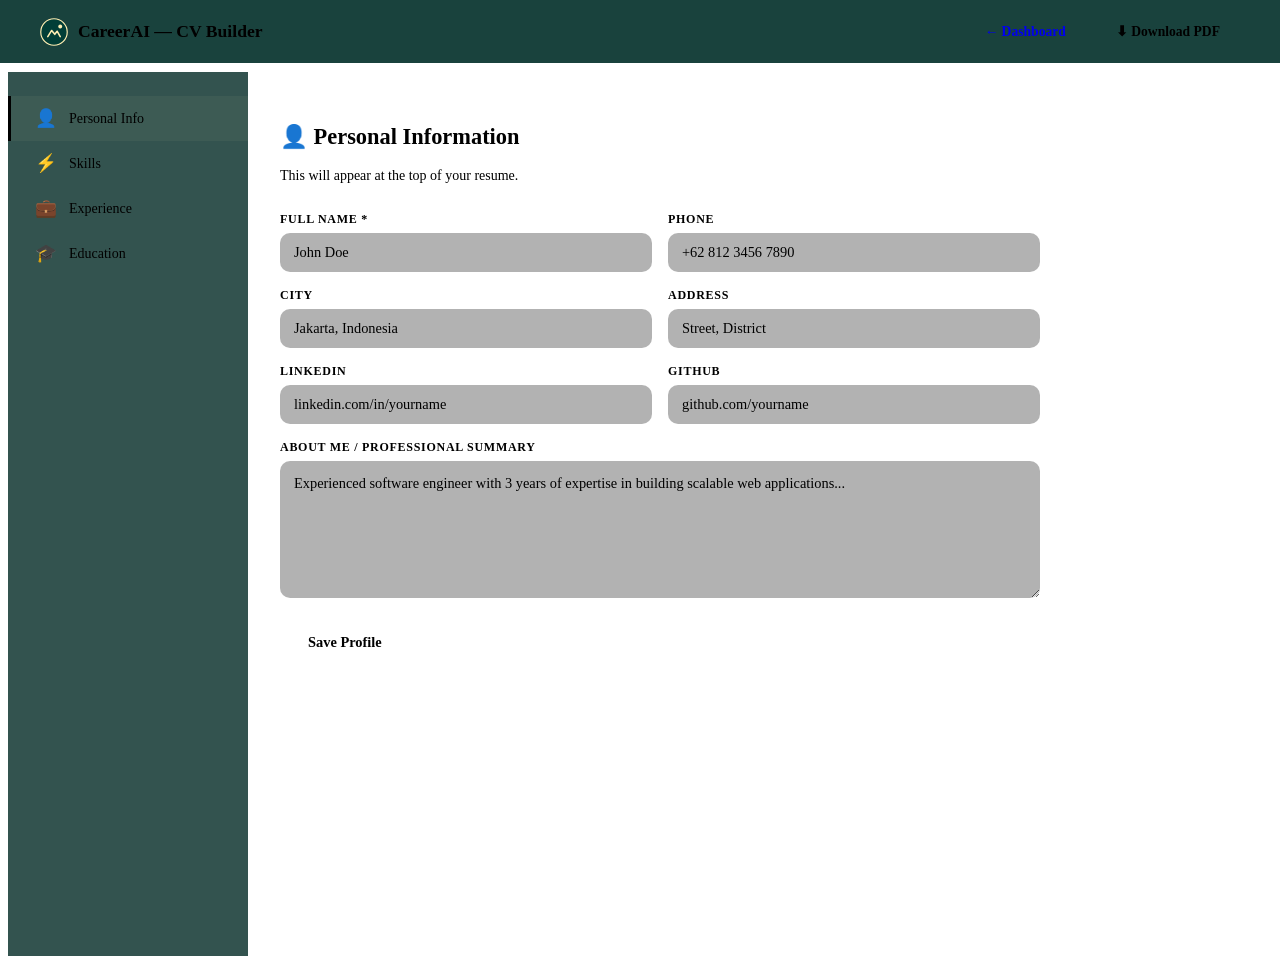
==== frontend/builder.html @ b243d0b5 "Add files via upload" ====
<!DOCTYPE html>
<html lang="en">
<head>
  <meta charset="UTF-8"/>
  <meta name="viewport" content="width=device-width, initial-scale=1.0"/>
  <title>CareerAI — CV Builder</title>
  <link rel="preconnect" href="https://fonts.googleapis.com"/>
  <link href="https://fonts.googleapis.com/css2?family=Inter:wght@400;500;600;700;800;900&display=swap" rel="stylesheet"/>
  <link rel="stylesheet" href="/style.css"/>
  <style>
    .builder-nav {
      position:fixed; top:0; left:0; right:0; z-index:100;
      padding:14px 40px; display:flex; align-items:center; justify-content:space-between;
      background:rgba(1,46,41,0.9); backdrop-filter:blur(16px);
      border-bottom:1px solid var(--border);
    }
    .builder-nav-logo { display:flex; align-items:center; gap:10px; }
    .builder-nav-logo span { font-size:1.1rem; font-weight:900; color:var(--accent); }
    .nav-actions { display:flex; gap:10px; align-items:center; }
    .btn-nav {
      padding:9px 20px; border-radius:10px; font-size:0.85rem;
      font-weight:600; cursor:pointer; font-family:inherit; transition:var(--transition);
    }
    .btn-nav-outline { background:transparent; border:1px solid var(--border); color:var(--text-secondary); }
    .btn-nav-outline:hover { border-color:var(--accent); color:var(--accent); }
    .btn-nav-primary { background:var(--accent); border:none; color:var(--bg-base); }
    .btn-nav-primary:hover { filter:brightness(1.1); }
    .builder-layout {
      display:grid; grid-template-columns:240px 1fr;
      gap:0; min-height:100vh; padding-top:64px;
    }
    .builder-sidebar {
      background:rgba(1,40,35,0.8); border-right:1px solid var(--border);
      padding:24px 0; position:sticky; top:64px; height:calc(100vh - 64px);
      overflow-y:auto;
    }
    .sidebar-section {
      display:flex; align-items:center; gap:12px;
      padding:12px 24px; cursor:pointer; transition:var(--transition);
      color:var(--text-secondary); font-size:0.875rem; font-weight:500;
      border-left:3px solid transparent;
    }
    .sidebar-section.active { color:var(--accent); border-left-color:var(--accent); background:rgba(255,239,179,0.05); }
    .sidebar-section:hover { color:var(--text-primary); background:rgba(255,255,255,0.03); }
    .sidebar-section .s-icon { font-size:1.1rem; }
    .builder-content { padding:32px; max-width:760px; }
    .builder-section { display:none; }
    .builder-section.active { display:block; }
    .section-header { margin-bottom:28px; }
    .section-header h2 { font-size:1.4rem; font-weight:800; color:var(--text-primary); }
    .section-header p { color:var(--text-secondary); font-size:0.875rem; margin-top:4px; }
    .form-grid { display:grid; grid-template-columns:1fr 1fr; gap:16px; }
    .form-grid.full { grid-template-columns:1fr; }
    .form-group { margin-bottom:0; }
    .form-label { display:block; font-size:0.75rem; font-weight:600; color:var(--text-secondary); margin-bottom:6px; text-transform:uppercase; letter-spacing:0.06em; }
    .form-input, .form-textarea, .form-select {
      width:100%; padding:11px 14px; background:rgba(0,0,0,0.3);
      border:1px solid var(--border); border-radius:10px;
      color:var(--text-primary); font-size:0.9rem; font-family:inherit;
      transition:var(--transition); box-sizing:border-box;
    }
    .form-textarea { resize:vertical; min-height:100px; line-height:1.6; }
    .form-input:focus, .form-textarea:focus, .form-select:focus {
      outline:none; border-color:var(--accent); box-shadow:0 0 0 3px rgba(255,239,179,0.08);
    }
    .form-input::placeholder, .form-textarea::placeholder { color:var(--text-muted); }
    .form-select option { background:#013e37; }
    .btn-save {
      margin-top:20px; padding:12px 28px; background:var(--accent);
      color:var(--bg-base); border:none; border-radius:10px;
      font-weight:700; cursor:pointer; font-family:inherit;
      font-size:0.9rem; transition:var(--transition);
    }
    .btn-save:hover { filter:brightness(1.1); }
    .btn-save:disabled { opacity:0.5; cursor:not-allowed; }
    .save-status {
      display:inline-flex; align-items:center; gap:6px;
      margin-left:12px; font-size:0.8rem; color:var(--green); opacity:0;
      transition:opacity 0.3s;
    }
    .save-status.visible { opacity:1; }
    /* Skills section */
    .skill-input-row { display:flex; gap:10px; margin-bottom:16px; }
    .skill-input-row .form-input { flex:1; }
    .btn-add-skill {
      padding:11px 18px; background:var(--accent); color:var(--bg-base);
      border:none; border-radius:10px; font-weight:700; cursor:pointer;
      font-size:1rem; transition:var(--transition); white-space:nowrap;
    }
    .btn-add-skill:hover { filter:brightness(1.1); }
    .skills-list { display:flex; flex-wrap:wrap; gap:8px; margin-top:8px; }
    .skill-item {
      display:inline-flex; align-items:center; gap:6px;
      padding:6px 12px; background:rgba(255,239,179,0.08);
      border:1px solid rgba(255,239,179,0.2); border-radius:8px;
      font-size:0.85rem; color:var(--accent);
    }
    .skill-item button {
      background:none; border:none; color:var(--text-muted);
      cursor:pointer; padding:0; font-size:1rem; line-height:1;
      transition:var(--transition);
    }
    .skill-item button:hover { color:#fca5a5; }
    /* Experience/Education cards */
    .entry-card {
      background:rgba(0,0,0,0.2); border:1px solid var(--border);
      border-radius:14px; padding:20px; margin-bottom:14px; position:relative;
    }
    .entry-card-title { font-weight:700; color:var(--text-primary); font-size:0.95rem; }
    .entry-card-sub { color:var(--text-secondary); font-size:0.8rem; margin-top:2px; }
    .btn-delete-entry {
      position:absolute; top:16px; right:16px;
      background:none; border:1px solid rgba(239,68,68,0.3);
      color:#fca5a5; border-radius:8px; padding:4px 10px;
      cursor:pointer; font-size:0.75rem; transition:var(--transition);
    }
    .btn-delete-entry:hover { background:rgba(239,68,68,0.1); }
    .add-entry-form {
      background:rgba(0,0,0,0.2); border:1px dashed var(--border);
      border-radius:14px; padding:20px; margin-top:12px;
    }
    .add-entry-form h4 { font-size:0.875rem; font-weight:700; color:var(--text-secondary); margin-bottom:16px; text-transform:uppercase; letter-spacing:0.06em; }
    .checkbox-row { display:flex; align-items:center; gap:8px; }
    .checkbox-row input[type=checkbox] { accent-color:var(--accent); width:16px; height:16px; }
    .checkbox-row label { font-size:0.875rem; color:var(--text-secondary); }
    @media (max-width: 700px) {
      .builder-layout { grid-template-columns:1fr; }
      .builder-sidebar { display:none; }
      .form-grid { grid-template-columns:1fr; }
    }
  </style>
</head>
<body>
  <canvas id="particles-canvas" style="position:fixed;top:0;left:0;z-index:0;pointer-events:none;"></canvas>

  <!-- Navbar -->
  <nav class="builder-nav">
    <div class="builder-nav-logo">
      <svg width="28" height="28" viewBox="0 0 36 36" fill="none">
        <circle cx="18" cy="18" r="17" fill="#013e37" stroke="#ffefb3" stroke-width="1.5"/>
        <path d="M10 24l5-8 4 5 3-4 4 7" stroke="#ffefb3" stroke-width="2" stroke-linecap="round" stroke-linejoin="round"/>
        <circle cx="26" cy="11" r="2.5" fill="#ffefb3"/>
      </svg>
      <span>CareerAI — CV Builder</span>
    </div>
    <div class="nav-actions">
      <a href="/dashboard" style="text-decoration:none;"><button class="btn-nav btn-nav-outline">← Dashboard</button></a>
      <button class="btn-nav btn-nav-primary" onclick="downloadCV()" id="btn-download">⬇ Download PDF</button>
    </div>
  </nav>

  <div class="builder-layout">
    <!-- Sidebar -->
    <aside class="builder-sidebar">
      <div class="sidebar-section active" onclick="showSection('personal')" id="nav-personal">
        <span class="s-icon">👤</span> Personal Info
      </div>
      <div class="sidebar-section" onclick="showSection('skills')" id="nav-skills">
        <span class="s-icon">⚡</span> Skills
      </div>
      <div class="sidebar-section" onclick="showSection('experience')" id="nav-experience">
        <span class="s-icon">💼</span> Experience
      </div>
      <div class="sidebar-section" onclick="showSection('education')" id="nav-education">
        <span class="s-icon">🎓</span> Education
      </div>
    </aside>

    <!-- Main Content -->
    <div class="builder-content" style="position:relative;z-index:1;">

      <!-- PERSONAL INFO -->
      <div class="builder-section active" id="section-personal">
        <div class="section-header">
          <h2>👤 Personal Information</h2>
          <p>This will appear at the top of your resume.</p>
        </div>
        <div class="form-grid" style="margin-bottom:16px;">
          <div class="form-group">
            <label class="form-label">Full Name *</label>
            <input id="p-name" class="form-input" placeholder="John Doe" required/>
          </div>
          <div class="form-group">
            <label class="form-label">Phone</label>
            <input id="p-phone" class="form-input" placeholder="+62 812 3456 7890"/>
          </div>
          <div class="form-group">
            <label class="form-label">City</label>
            <input id="p-city" class="form-input" placeholder="Jakarta, Indonesia"/>
          </div>
          <div class="form-group">
            <label class="form-label">Address</label>
            <input id="p-address" class="form-input" placeholder="Street, District"/>
          </div>
          <div class="form-group">
            <label class="form-label">LinkedIn</label>
            <input id="p-linkedin" class="form-input" placeholder="linkedin.com/in/yourname"/>
          </div>
          <div class="form-group">
            <label class="form-label">GitHub</label>
            <input id="p-github" class="form-input" placeholder="github.com/yourname"/>
          </div>
        </div>
        <div class="form-group" style="margin-bottom:0;">
          <label class="form-label">About Me / Professional Summary</label>
          <textarea id="p-about" class="form-textarea" placeholder="Experienced software engineer with 3 years of expertise in building scalable web applications..." rows="5"></textarea>
        </div>
        <div>
          <button class="btn-save" onclick="saveProfile()">Save Profile</button>
          <span class="save-status" id="profile-saved-msg">✓ Saved!</span>
        </div>
      </div>

      <!-- SKILLS -->
      <div class="builder-section" id="section-skills">
        <div class="section-header">
          <h2>⚡ Skills</h2>
          <p>Add your technical and professional skills. They'll be saved and reused automatically.</p>
        </div>
        <div class="skill-input-row">
          <input id="skill-input" class="form-input" placeholder="e.g. Python, React, SQL..." onkeydown="if(event.key==='Enter'){event.preventDefault();addSkill();}"/>
          <select id="skill-cat" class="form-select" style="width:140px;">
            <option value="technical">Technical</option>
            <option value="tools">Tools</option>
            <option value="soft">Soft Skills</option>
          </select>
          <button class="btn-add-skill" onclick="addSkill()">+ Add</button>
        </div>
        <div class="skills-list" id="skills-list">
          <span style="color:var(--text-muted);font-size:0.85rem;">No skills yet. Add your first skill above!</span>
        </div>
      </div>

      <!-- EXPERIENCE -->
      <div class="builder-section" id="section-experience">
        <div class="section-header">
          <h2>💼 Work Experience</h2>
          <p>Add your work history. Newest first.</p>
        </div>
        <div id="experience-list"></div>
        <div class="add-entry-form">
          <h4>Add New Experience</h4>
          <div class="form-grid" style="margin-bottom:16px;">
            <div class="form-group">
              <label class="form-label">Job Title *</label>
              <input id="exp-title" class="form-input" placeholder="Software Engineer"/>
            </div>
            <div class="form-group">
              <label class="form-label">Company *</label>
              <input id="exp-company" class="form-input" placeholder="Google"/>
            </div>
            <div class="form-group">
              <label class="form-label">Start Date</label>
              <input id="exp-start" class="form-input" placeholder="Jan 2022"/>
            </div>
            <div class="form-group">
              <label class="form-label">End Date</label>
              <input id="exp-end" class="form-input" placeholder="Dec 2023" id="exp-end-input"/>
            </div>
          </div>
          <div class="checkbox-row" style="margin-bottom:16px;">
            <input type="checkbox" id="exp-current" onchange="toggleCurrent()"/>
            <label for="exp-current">I currently work here</label>
          </div>
          <div class="form-group">
            <label class="form-label">Description / Achievements</label>
            <textarea id="exp-desc" class="form-textarea" placeholder="• Built REST APIs serving 1M+ requests/day&#10;• Reduced deployment time by 40% using CI/CD" rows="4"></textarea>
          </div>
          <button class="btn-save" onclick="addExperience()">+ Add Experience</button>
        </div>
      </div>

      <!-- EDUCATION -->
      <div class="builder-section" id="section-education">
        <div class="section-header">
          <h2>🎓 Education</h2>
          <p>Add your educational background.</p>
        </div>
        <div id="education-list"></div>
        <div class="add-entry-form">
          <h4>Add Education</h4>
          <div class="form-grid" style="margin-bottom:16px;">
            <div class="form-group">
              <label class="form-label">Institution *</label>
              <input id="edu-institution" class="form-input" placeholder="Universitas Indonesia"/>
            </div>
            <div class="form-group">
              <label class="form-label">Degree</label>
              <input id="edu-degree" class="form-input" placeholder="Bachelor of Science"/>
            </div>
            <div class="form-group">
              <label class="form-label">Field of Study</label>
              <input id="edu-field" class="form-input" placeholder="Computer Science"/>
            </div>
            <div class="form-group">
              <label class="form-label">Graduation Year</label>
              <input id="edu-year" class="form-input" placeholder="2023"/>
            </div>
            <div class="form-group">
              <label class="form-label">GPA (optional)</label>
              <input id="edu-gpa" class="form-input" placeholder="3.85 / 4.00"/>
            </div>
          </div>
          <button class="btn-save" onclick="addEducation()">+ Add Education</button>
        </div>
      </div>

    </div>
  </div>

  <div id="toast" class="toast hidden"></div>

  <script src="/app.js"></script>
  <script src="/builder.js"></script>
</body>
</html>
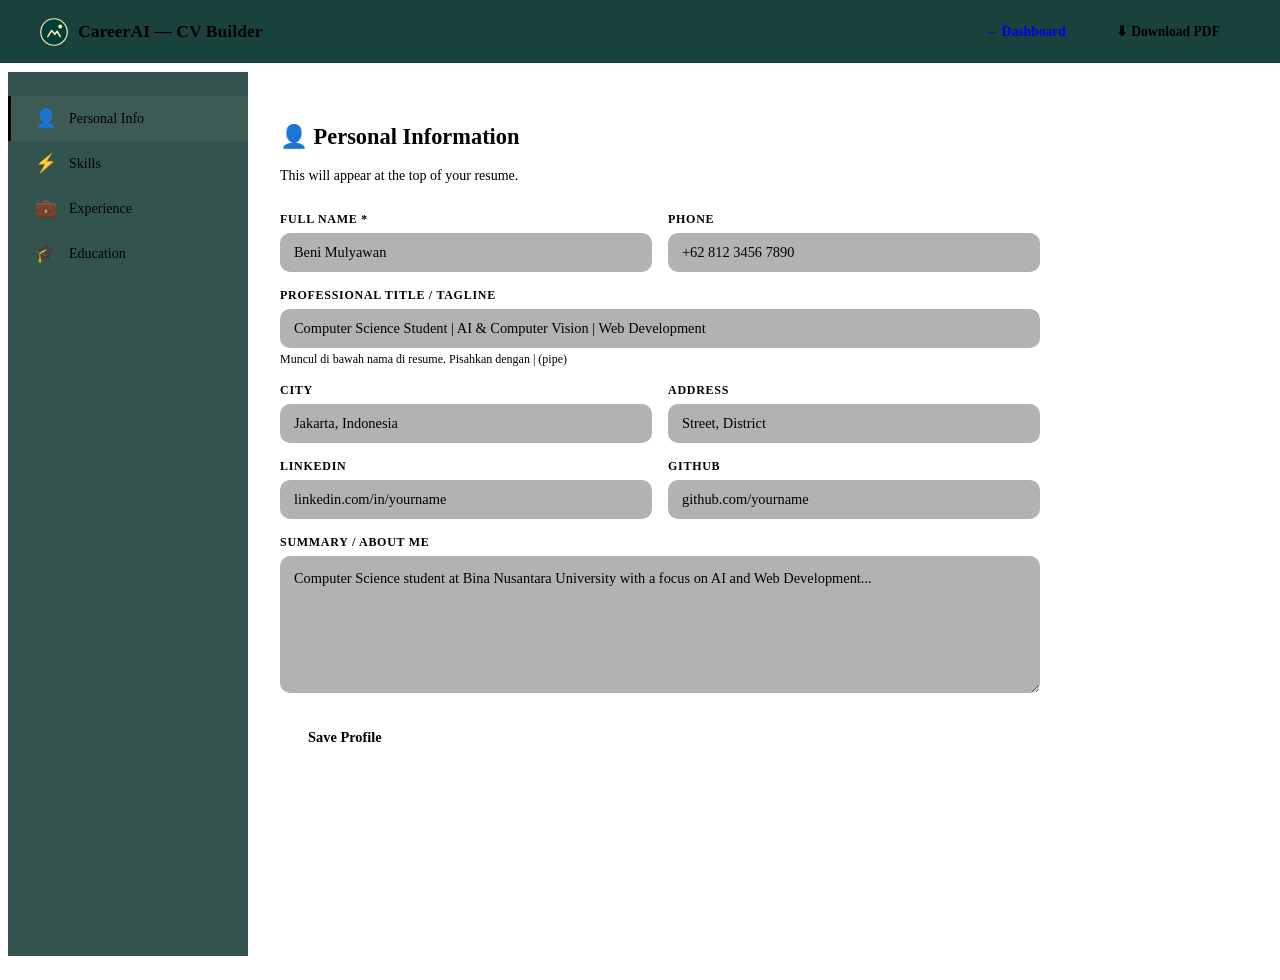
==== commit b89cb787: "redesign resume template + add professional title field + expand skill categories" ====
--- a/frontend/builder.html
+++ b/frontend/builder.html
@@ -178,12 +178,19 @@
         <div class="form-grid" style="margin-bottom:16px;">
           <div class="form-group">
             <label class="form-label">Full Name *</label>
-            <input id="p-name" class="form-input" placeholder="John Doe" required/>
+            <input id="p-name" class="form-input" placeholder="Beni Mulyawan" required/>
           </div>
           <div class="form-group">
             <label class="form-label">Phone</label>
             <input id="p-phone" class="form-input" placeholder="+62 812 3456 7890"/>
           </div>
+        </div>
+        <div class="form-group" style="margin-bottom:16px;">
+          <label class="form-label">Professional Title / Tagline</label>
+          <input id="p-title" class="form-input" placeholder="Computer Science Student | AI & Computer Vision | Web Development"/>
+          <span style="font-size:0.75rem;color:var(--text-muted);margin-top:4px;display:block;">Muncul di bawah nama di resume. Pisahkan dengan | (pipe)</span>
+        </div>
+        <div class="form-grid" style="margin-bottom:16px;">
           <div class="form-group">
             <label class="form-label">City</label>
             <input id="p-city" class="form-input" placeholder="Jakarta, Indonesia"/>
@@ -202,8 +209,8 @@
           </div>
         </div>
         <div class="form-group" style="margin-bottom:0;">
-          <label class="form-label">About Me / Professional Summary</label>
-          <textarea id="p-about" class="form-textarea" placeholder="Experienced software engineer with 3 years of expertise in building scalable web applications..." rows="5"></textarea>
+          <label class="form-label">Summary / About Me</label>
+          <textarea id="p-about" class="form-textarea" placeholder="Computer Science student at Bina Nusantara University with a focus on AI and Web Development..." rows="5"></textarea>
         </div>
         <div>
           <button class="btn-save" onclick="saveProfile()">Save Profile</button>
@@ -219,10 +226,14 @@
         </div>
         <div class="skill-input-row">
           <input id="skill-input" class="form-input" placeholder="e.g. Python, React, SQL..." onkeydown="if(event.key==='Enter'){event.preventDefault();addSkill();}"/>
-          <select id="skill-cat" class="form-select" style="width:140px;">
-            <option value="technical">Technical</option>
-            <option value="tools">Tools</option>
-            <option value="soft">Soft Skills</option>
+          <select id="skill-cat" class="form-select" style="width:220px;">
+            <option value="Programming Languages">Programming Languages</option>
+            <option value="Machine Learning & AI">Machine Learning & AI</option>
+            <option value="Web Development">Web Development</option>
+            <option value="Databases & Backend">Databases & Backend</option>
+            <option value="Tools & Platforms">Tools & Platforms</option>
+            <option value="Data Science Methods">Data Science Methods</option>
+            <option value="Soft Skills">Soft Skills</option>
           </select>
           <button class="btn-add-skill" onclick="addSkill()">+ Add</button>
         </div>
